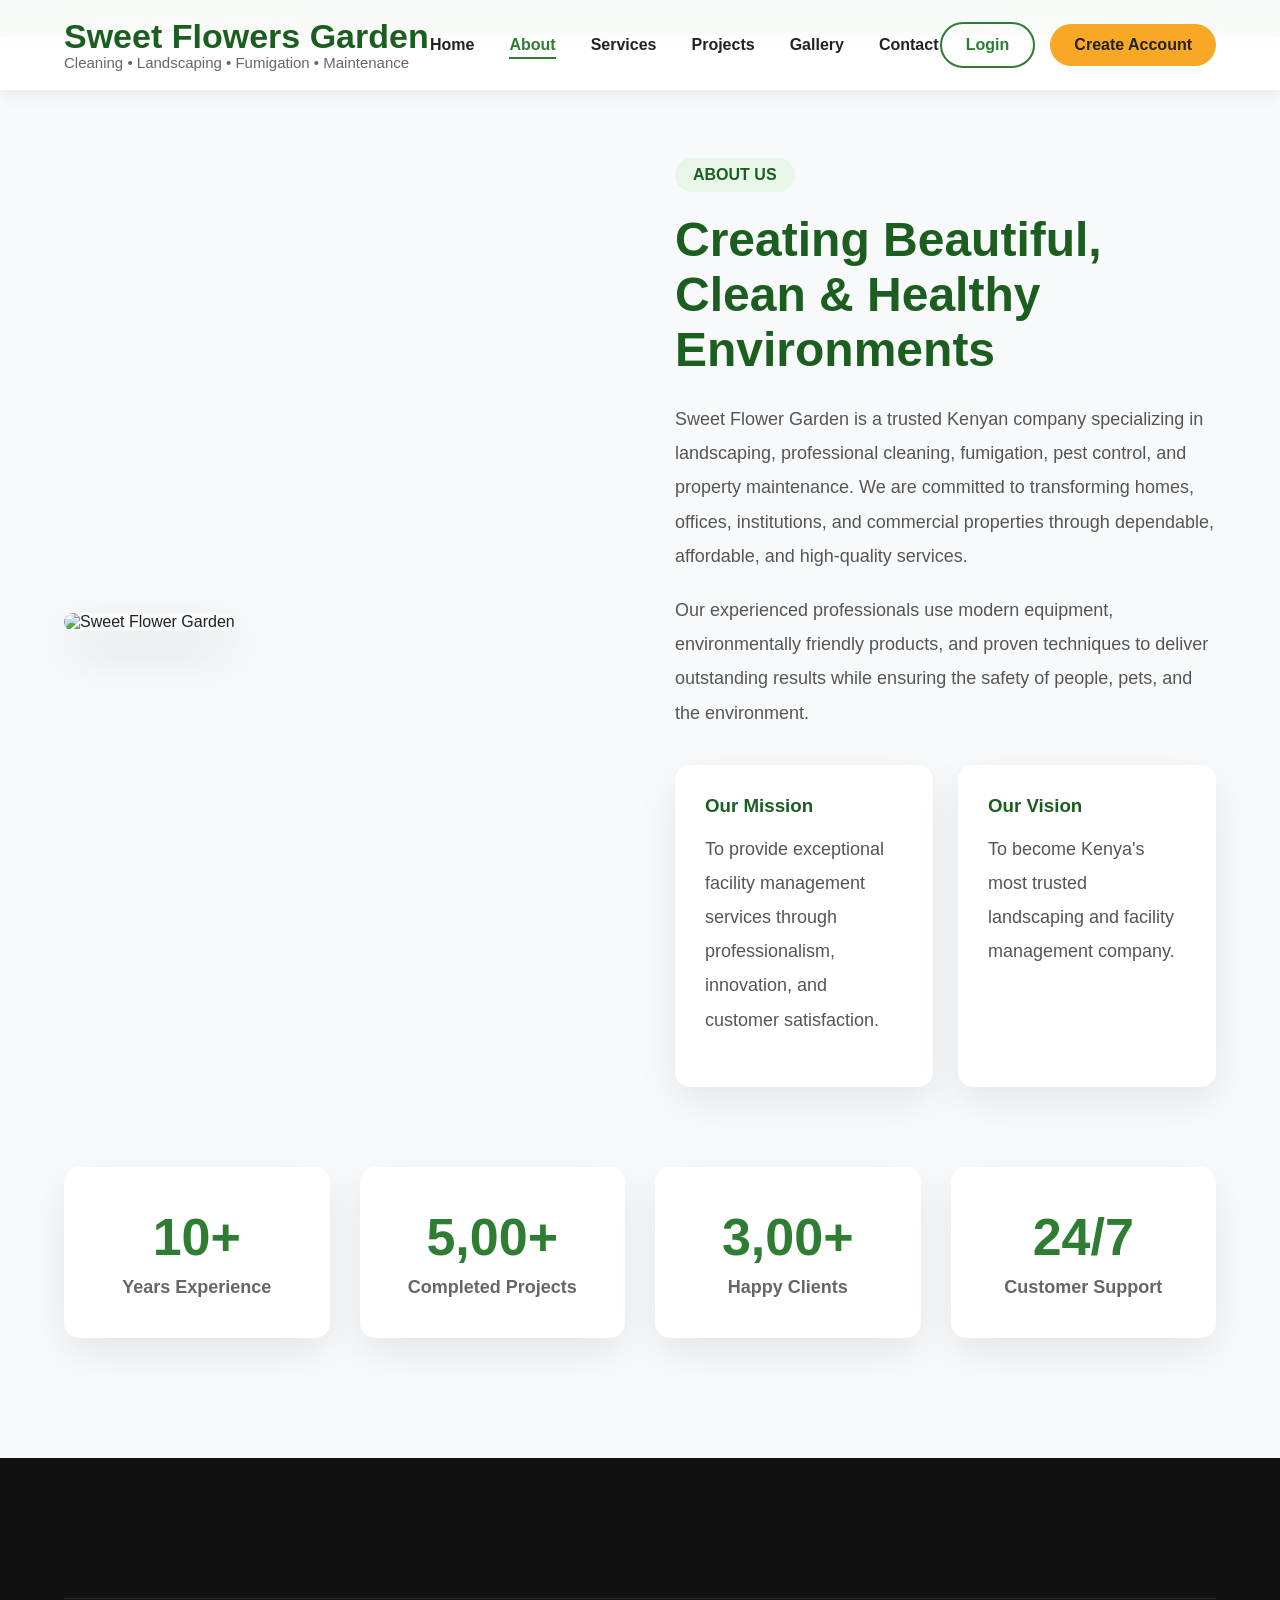
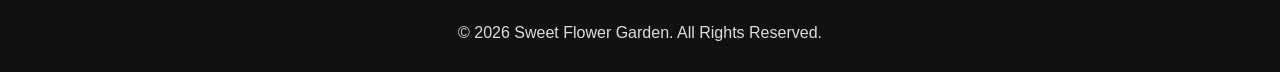
==== about.html @ e596f9c5 "Add files via upload" ====
<!DOCTYPE html>
<html lang="en">
<head>
<meta charset="UTF-8">
<meta name="viewport" content="width=device-width, initial-scale=1.0">
<title>About Us | Sweet Flower Garden</title>

<link rel="preconnect" href="https://fonts.googleapis.com">
<link rel="preconnect" href="https://fonts.gstatic.com" crossorigin>
<link href="https://fonts.googleapis.com/css2?family=Poppins:wght@300;400;500;600;700;800&display=swap" rel="stylesheet">
<link rel="stylesheet" href="style.css">
</head>
<body data-page="about">

<div class="top-bar">
    <div class="container top-content">
        <div>📞 Erickson Mayetti : 0705 391 000</div>
        <div>📞 Joseph Kimani : 0717 346 231</div>
    </div>
</div>

<header>
    <div class="container">
        <nav>
            <div class="logo">
                Sweet Flowers Garden
                <span>Cleaning • Landscaping • Fumigation • Maintenance</span>
            </div>
            <ul>
                <li><a href="index.html" class="main-nav-link" data-target="home">Home</a></li>
                <li><a href="about.html" class="main-nav-link" data-target="about">About</a></li>
                <li><a href="services.html" class="main-nav-link" data-target="services">Services</a></li>
                <li><a href="projects.html" class="main-nav-link" data-target="projects">Projects</a></li>
                <li><a href="gallery.html" class="main-nav-link" data-target="gallery">Gallery</a></li>
                <li><a href="contact.html" class="main-nav-link" data-target="contact">Contact</a></li>
            </ul>
            <div class="nav-right">
                <a href="#" class="login-btn" onclick="openLogin();return false;">Login</a>
                <a href="#" class="register-btn" onclick="openRegister();return false;">Create Account</a>
            </div>
        </nav>
    </div>
</header>

    <section id="about" class="about">
        <div class="container">
            <div class="about-grid">
                <div class="about-image">
                    <img src="https://images.unsplash.com/photo-1520607162513-77705c0f0d4a?auto=format&fit=crop&w=900&q=80" alt="Sweet Flower Garden">
                </div>
                <div class="about-content">
                    <span class="section-tag">ABOUT US</span>
                    <h2>Creating Beautiful, Clean & Healthy Environments</h2>
                    <p>Sweet Flower Garden is a trusted Kenyan company specializing in landscaping, professional cleaning, fumigation, pest control, and property maintenance. We are committed to transforming homes, offices, institutions, and commercial properties through dependable, affordable, and high-quality services.</p>
                    <p>Our experienced professionals use modern equipment, environmentally friendly products, and proven techniques to deliver outstanding results while ensuring the safety of people, pets, and the environment.</p>
                    <div class="mission-grid">
                        <div class="mission-box">
                            <h3>Our Mission</h3>
                            <p>To provide exceptional facility management services through professionalism, innovation, and customer satisfaction.</p>
                        </div>
                        <div class="mission-box">
                            <h3>Our Vision</h3>
                            <p>To become Kenya's most trusted landscaping and facility management company.</p>
                        </div>
                    </div>
                </div>
            </div>
            <div class="statistics">
                <div class="stat"><h2>10+</h2><p>Years Experience</p></div>
                <div class="stat"><h2>5,00+</h2><p>Completed Projects</p></div>
                <div class="stat"><h2>3,00+</h2><p>Happy Clients</p></div>
                <div class="stat"><h2>24/7</h2><p>Customer Support</p></div>
            </div>
        </div>
    </section>

<footer>
    <div class="container">
        <div class="footer-bottom">© 2026 Sweet Flower Garden. All Rights Reserved.</div>
    </div>
</footer>

<div id="loginModal" class="modal">
    <div class="modal-box">
        <span class="close-modal" onclick="closeLogin()">&times;</span>
        <h2>Welcome Back</h2>
        <form id="loginForm">
            <div class="input-group"><label>Email Address</label><input type="email" id="loginEmail" required></div>
            <div class="input-group"><label>Password</label><input type="password" id="loginPassword" required></div>
            <button type="submit" class="login-button">Login</button>
        </form>
    </div>
</div>

<div id="registerModal" class="modal">
    <div class="modal-box">
        <span class="close-modal" onclick="closeRegister()">&times;</span>
        <h2>Create Account</h2>
        <form id="registerForm">
            <div class="input-group"><label>Full Name</label><input type="text" id="regName" required></div>
            <div class="input-group"><label>Email Address</label><input type="email" id="regEmail" required></div>
            <div class="input-group"><label>Phone Number</label><input type="tel" id="regPhone" required></div>
            <div class="input-group"><label>Password</label><input type="password" id="regPassword" required></div>
            <div class="input-group"><label>Confirm Password</label><input type="password" id="regConfirm" required></div>
            <button type="submit" class="login-button">Create Account</button>
        </form>
    </div>
</div>

<script src="script.js"></script>
</body>
</html>
---- style.css ----
*{
margin:0;
padding:0;
box-sizing:border-box;
font-family: 'Cambria', sans-serif;
}

html{
scroll-behavior:smooth;
}

body{
background:#ffffff;
color:#222;
overflow-x:hidden;
}

a{
text-decoration:none;
color:inherit;
}

.container{
width:90%;
max-width:1350px;
margin:auto;
}

header{
position:fixed;
top:0;
left:0;
width:100%;
background:rgba(255,255,255,.97);
backdrop-filter:blur(10px);
box-shadow:0 3px 20px rgba(0,0,0,.08);
z-index:999;
}

nav{
height:90px;
display:flex;
justify-content:space-between;
align-items:center;
}

.logo{
font-size:34px;
font-weight:800;
color:#1B5E20;
line-height:1.1;
}

.logo span{
display:block;
font-size:15px;
font-weight:500;
color:#666;
}

nav ul{
display:flex;
list-style:none;
gap:35px;
}

nav ul li a{
font-size:16px;
font-weight:600;
transition:.3s;
}

nav ul li a:hover{
color:#2E7D32;
}

nav ul li a.active{
color:#2E7D32;
border-bottom:2px solid #2E7D32;
padding-bottom:4px;
}

.nav-right{
display:flex;
align-items:center;
gap:15px;
}

.login-btn{
padding:12px 24px;
border:2px solid #2E7D32;
border-radius:40px;
font-weight:600;
color:#2E7D32;
transition:.3s;
}

.login-btn:hover{
background:#2E7D32;
color:white;
}

.register-btn{
padding:12px 24px;
background:#F9A825;
border-radius:40px;
font-weight:700;
color:#222;
transition:.3s;
}

.register-btn:hover{
transform:translateY(-2px);
}

.hero{
height:100vh;
display:flex;
align-items:center;
background:
linear-gradient(rgba(0,0,0,.55),rgba(0,0,0,.55)),
url("https://images.unsplash.com/photo-1501004318641-b39e6451bec6?auto=format&fit=crop&w=1800&q=80");
background-size:cover;
background-position:center;
color:white;
}

.hero-content{
max-width:760px;
}

.hero h4{
font-size:20px;
letter-spacing:2px;
color:#FFD54F;
margin-bottom:20px;
}

.hero h1{
font-size:68px;
line-height:1.15;
margin-bottom:25px;
font-weight:800;
}

.hero p{
font-size:22px;
line-height:1.8;
margin-bottom:40px;
}

.hero-buttons{
display:flex;
gap:20px;
margin-bottom:50px;
flex-wrap:wrap;
}

.primary-btn{
padding:18px 38px;
background:#2E7D32;
border-radius:50px;
font-weight:700;
color:white;
transition:.3s;
}

.primary-btn:hover{
background:#43A047;
}

.secondary-btn{
padding:18px 38px;
background:white;
border-radius:50px;
font-weight:700;
color:#1B5E20;
transition:.3s;
}

.secondary-btn:hover{
background:#f4f4f4;
}

.hero-features{
display:grid;
grid-template-columns:repeat(2,1fr);
gap:18px;
max-width:650px;
}

.hero-feature{
background:rgba(255,255,255,.12);
backdrop-filter:blur(8px);
padding:18px 22px;
border-radius:10px;
font-weight:500;
}

.top-bar{
background:#1B5E20;
color:white;
padding:10px 0;
font-size:15px;
}

.top-content{
display:flex;
justify-content:space-between;
align-items:center;
}

@media(max-width:1000px){
nav ul{ display:none; }
.hero h1{ font-size:48px; }
.hero-features{ grid-template-columns:1fr; }
}

@media(max-width:700px){
.hero{ text-align:center; }
.hero-buttons{ justify-content:center; }
.hero-content{ max-width:100%; }
.top-content{ flex-direction:column; gap:8px; }
.logo{ font-size:28px; }
.hero h1{ font-size:38px; }
.hero p{ font-size:18px; }
}

.about{
padding:120px 0;
background:#f8f9fa;
}

.about-grid{
display:grid;
grid-template-columns:1fr 1fr;
gap:70px;
align-items:center;
}

.about-image img{
width:100%;
border-radius:20px;
box-shadow:0 20px 50px rgba(0,0,0,.15);
}

.section-tag{
display:inline-block;
padding:8px 18px;
background:#E8F5E9;
color:#1B5E20;
border-radius:30px;
font-weight:700;
margin-bottom:20px;
}

.about-content h2{
font-size:48px;
margin-bottom:25px;
color:#1B5E20;
}

.about-content p{
font-size:18px;
line-height:1.9;
color:#555;
margin-bottom:20px;
}

.mission-grid{
display:grid;
grid-template-columns:repeat(2,1fr);
gap:25px;
margin-top:35px;
}

.mission-box{
background:#fff;
padding:30px;
border-radius:15px;
box-shadow:0 15px 40px rgba(0,0,0,.08);
}

.mission-box h3{
color:#1B5E20;
margin-bottom:15px;
}

.statistics{
margin-top:80px;
display:grid;
grid-template-columns:repeat(4,1fr);
gap:30px;
}

.stat{
background:#fff;
padding:40px;
text-align:center;
border-radius:15px;
box-shadow:0 15px 40px rgba(0,0,0,.08);
}

.stat h2{
font-size:52px;
color:#2E7D32;
margin-bottom:10px;
}

.stat p{
font-size:18px;
font-weight:600;
color:#666;
}

@media(max-width:900px){
.about-grid{ grid-template-columns:1fr; }
.mission-grid{ grid-template-columns:1fr; }
.statistics{ grid-template-columns:repeat(2,1fr); }
}

@media(max-width:600px){
.statistics{ grid-template-columns:1fr; }
.about-content h2{ font-size:36px; }
}

.services{
padding:120px 0;
background:white;
}

.section-header{
text-align:center;
max-width:850px;
margin:auto;
margin-bottom:70px;
}

.section-header span{
display:inline-block;
padding:8px 20px;
background:#E8F5E9;
color:#1B5E20;
font-weight:700;
border-radius:30px;
margin-bottom:20px;
}

.section-header h2{
font-size:48px;
color:#1B5E20;
margin-bottom:20px;
}

.section-header p{
font-size:19px;
color:#666;
line-height:1.8;
}

.services-grid{
display:grid;
grid-template-columns:repeat(auto-fit,minmax(340px,1fr));
gap:35px;
}

.service-card{
background:white;
padding:40px;
border-radius:20px;
box-shadow:0 15px 45px rgba(0,0,0,.08);
transition:.35s;
border-top:5px solid #2E7D32;
}

.service-card:hover{
transform:translateY(-12px);
box-shadow:0 25px 60px rgba(0,0,0,.12);
}

.service-icon{
width:80px;
height:80px;
background:#E8F5E9;
display:flex;
justify-content:center;
align-items:center;
font-size:38px;
border-radius:50%;
margin-bottom:25px;
}

.service-card h3{
font-size:28px;
color:#1B5E20;
margin-bottom:18px;
}

.service-card p{
font-size:17px;
color:#666;
line-height:1.8;
margin-bottom:25px;
}

.service-card a{
display:inline-block;
padding:14px 30px;
background:#2E7D32;
color:white;
font-weight:600;
border-radius:40px;
transition:.3s;
}

.service-card a:hover{
background:#1B5E20;
}

@media(max-width:768px){
.section-header h2{ font-size:36px; }
}

.why-us{
padding:120px 0;
background:#f8f9fa;
}

.why-grid{
display:grid;
grid-template-columns:repeat(auto-fit,minmax(320px,1fr));
gap:35px;
margin-top:70px;
}

.why-card{
background:white;
padding:40px;
border-radius:20px;
box-shadow:0 15px 40px rgba(0,0,0,.08);
transition:.35s;
text-align:center;
}

.why-card:hover{
transform:translateY(-12px);
}

.why-icon{
width:90px;
height:90px;
margin:auto;
margin-bottom:25px;
border-radius:50%;
display:flex;
align-items:center;
justify-content:center;
font-size:42px;
background:#E8F5E9;
}

.why-card h3{
font-size:28px;
margin-bottom:15px;
color:#1B5E20;
}

.why-card p{
color:#666;
line-height:1.8;
font-size:17px;
}

.cta-banner{
margin-top:90px;
background:linear-gradient(135deg,#1B5E20,#43A047);
padding:60px;
border-radius:25px;
display:flex;
justify-content:space-between;
align-items:center;
gap:40px;
color:white;
flex-wrap:wrap;
}

.cta-banner h2{
font-size:42px;
margin-bottom:15px;
}

.cta-banner p{
font-size:18px;
max-width:650px;
line-height:1.8;
}

.cta-btn{
display:inline-block;
padding:18px 40px;
background:#F9A825;
color:#222;
font-weight:700;
border-radius:50px;
transition:.3s;
}

.cta-btn:hover{
background:white;
}

@media(max-width:900px){
.cta-banner{ text-align:center; justify-content:center; }
.cta-banner h2{ font-size:34px; }
}

.projects{
padding:120px 0;
background:white;
}

.projects-grid{
display:grid;
grid-template-columns:repeat(auto-fit,minmax(350px,1fr));
gap:35px;
margin-top:60px;
}

.project-card{
background:white;
border-radius:20px;
overflow:hidden;
box-shadow:0 15px 40px rgba(0,0,0,.08);
transition:.35s;
}

.project-card:hover{
transform:translateY(-10px);
}

.project-card img{
width:100%;
height:260px;
object-fit:cover;
}

.project-info{
padding:30px;
}

.project-info h3{
font-size:28px;
color:#1B5E20;
margin-bottom:15px;
}

.project-info p{
color:#666;
line-height:1.8;
}

.gallery{
padding:120px 0;
background:#f8f9fa;
}

.gallery-grid{
display:grid;
grid-template-columns:repeat(auto-fit,minmax(250px,1fr));
gap:20px;
margin-top:60px;
}

.gallery-grid img{
width:100%;
height:260px;
object-fit:cover;
border-radius:15px;
transition:.35s;
cursor:pointer;
}

.gallery-grid img:hover{
transform:scale(1.05);
}

.testimonials{
padding:120px 0;
background:#f8f9fa;
}

.testimonial-grid{
display:grid;
grid-template-columns:repeat(auto-fit,minmax(320px,1fr));
gap:30px;
margin-top:60px;
}

.testimonial-card{
background:white;
padding:40px;
border-radius:20px;
box-shadow:0 15px 40px rgba(0,0,0,.08);
transition:.35s;
}

.testimonial-card:hover{
transform:translateY(-10px);
}

.stars{
font-size:24px;
color:#F9A825;
margin-bottom:20px;
}

.testimonial-card p{
line-height:1.8;
margin-bottom:20px;
color:#666;
}

.testimonial-card h3{
color:#1B5E20;
margin-bottom:5px;
}

.contact{
padding:120px 0;
background:white;
}

.contact-grid{
display:grid;
grid-template-columns:1fr 1fr;
gap:50px;
margin-top:60px;
}

.contact-info{
background:#1B5E20;
padding:50px;
border-radius:20px;
color:white;
}

.contact-info h3{
font-size:34px;
margin-bottom:30px;
}

.contact-item{
margin-bottom:30px;
}

.contact-form{
background:#f8f9fa;
padding:40px;
border-radius:20px;
}

.contact-form input,
.contact-form select,
.contact-form textarea{
width:100%;
padding:16px;
margin-bottom:20px;
border:1px solid #ddd;
border-radius:10px;
font-size:16px;
}

.contact-form button{
width:100%;
padding:18px;
background:#2E7D32;
color:white;
border:none;
border-radius:10px;
font-size:18px;
font-weight:700;
cursor:pointer;
transition:.3s;
}

.contact-form button:hover{
background:#1B5E20;
}

footer{
background:#111;
color:#ddd;
padding:80px 0 30px;
}

.footer-grid{
display:grid;
grid-template-columns:repeat(auto-fit,minmax(220px,1fr));
gap:40px;
}

.footer-grid h3{
color:white;
margin-bottom:20px;
}

.footer-grid ul{
list-style:none;
}

.footer-grid li{
margin-bottom:12px;
}

.footer-grid a{
color:#ddd;
}

.footer-grid a:hover{
color:#F9A825;
}

.footer-bottom{
text-align:center;
margin-top:60px;
padding-top:25px;
border-top:1px solid rgba(255,255,255,.1);
}

@media(max-width:900px){
.contact-grid{ grid-template-columns:1fr; }
}

.modal{
position:fixed;
top:0;
left:0;
width:100%;
height:100%;
background:rgba(0,0,0,.65);
display:none;
justify-content:center;
align-items:center;
z-index:9999;
padding:20px;
backdrop-filter:blur(5px);
}

.modal-box{
width:100%;
max-width:470px;
background:white;
border-radius:20px;
padding:45px;
position:relative;
animation:popup .35s ease;
box-shadow:0 25px 60px rgba(0,0,0,.25);
}

@keyframes popup{
from{ transform:translateY(40px); opacity:0; }
to{ transform:translateY(0); opacity:1; }
}

.close-modal{
position:absolute;
right:25px;
top:20px;
font-size:34px;
cursor:pointer;
color:#777;
transition:.3s;
}

.close-modal:hover{
color:#1B5E20;
}

.modal-box h2{
font-size:36px;
color:#1B5E20;
margin-bottom:10px;
}

.modal-box p{
color:#666;
margin-bottom:30px;
}

.input-group{
margin-bottom:22px;
}

.input-group label{
display:block;
font-weight:600;
margin-bottom:10px;
color:#333;
}

.input-group input{
width:100%;
padding:16px;
border:1px solid #dcdcdc;
border-radius:10px;
font-size:16px;
outline:none;
transition:.3s;
}

.input-group input:focus{
border-color:#2E7D32;
box-shadow:0 0 0 3px rgba(46,125,50,.15);
}

.password-box{
position:relative;
}

.password-box input{
padding-right:60px;
}

.toggle-password{
position:absolute;
right:10px;
top:50%;
transform:translateY(-50%);
border:none;
background:none;
font-size:22px;
cursor:pointer;
}

.remember{
display:flex;
justify-content:space-between;
align-items:center;
margin-bottom:25px;
font-size:15px;
}

.remember a{
color:#2E7D32;
font-weight:600;
}

.login-button{
width:100%;
padding:17px;
border:none;
border-radius:12px;
background:#2E7D32;
color:white;
font-size:18px;
font-weight:700;
cursor:pointer;
transition:.3s;
}

.login-button:hover{
background:#1B5E20;
}

.register-link{
text-align:center;
margin-top:25px;
font-size:16px;
}

.register-link a{
color:#2E7D32;
font-weight:700;
text-decoration:none;
}

.register-link a:hover{
text-decoration:underline;
}

@media(max-width:600px){
.modal-box{ padding:30px 25px; }
.modal-box h2{ font-size:30px; }
}

.booking{
padding:120px 0;
background:#f8f9fa;
}

.booking-form{
background:white;
padding:50px;
border-radius:20px;
box-shadow:0 20px 50px rgba(0,0,0,.08);
margin-top:60px;
}

.form-grid{
display:grid;
grid-template-columns:repeat(auto-fit,minmax(280px,1fr));
gap:25px;
margin-bottom:25px;
}

.booking-form label{
display:block;
margin-bottom:8px;
font-weight:600;
color:#333;
}

.booking-form input,
.booking-form select,
.booking-form textarea{
width:100%;
padding:16px;
border:1px solid #ddd;
border-radius:10px;
font-size:16px;
margin-bottom:20px;
outline:none;
transition:.3s;
}

.booking-form input:focus,
.booking-form select:focus,
.booking-form textarea:focus{
border-color:#2E7D32;
box-shadow:0 0 0 3px rgba(46,125,50,.15);
}

.booking-btn{
width:100%;
padding:18px;
background:#2E7D32;
color:white;
font-size:18px;
font-weight:700;
border:none;
border-radius:10px;
cursor:pointer;
transition:.3s;
}

.booking-btn:hover{
background:#1B5E20;
}

.admin-wrapper{
display:flex;
height:100vh;
background:#f4f6f9;
}

.admin-sidebar{
width:260px;
background:#1B5E20;
color:white;
padding:30px 20px;
overflow-y:auto;
}

.admin-sidebar h2{
margin-bottom:30px;
font-size:24px;
}

.admin-sidebar ul{
list-style:none;
padding:0;
}

.admin-sidebar li{
padding:15px;
cursor:pointer;
border-radius:8px;
margin-bottom:10px;
transition:.3s;
}

.admin-sidebar li:hover{
background:#2E7D32;
}

.admin-main{
flex:1;
padding:40px;
overflow:auto;
}

.cards{
display:grid;
grid-template-columns:repeat(auto-fit,minmax(220px,1fr));
gap:20px;
margin:30px 0;
}

.card{
background:white;
padding:25px;
border-radius:15px;
box-shadow:0 8px 20px rgba(0,0,0,.08);
}

.card h3{
margin-bottom:10px;
color:#666;
}

.card h2{
color:#1B5E20;
font-size:32px;
}

table{
width:100%;
border-collapse:collapse;
background:white;
}

table th,
table td{
padding:15px;
border-bottom:1px solid #eee;
text-align:left;
}

.admin-page{
display:block;
}

.toolbar {
display: flex;
justify-content: space-between;
margin-bottom: 20px;
gap: 15px;
}

.toolbar input {
padding: 10px;
border-radius: 8px;
border: 1px solid #ddd;
width: 300px;
}

.toolbar button {
padding: 10px 20px;
background: #2E7D32;
color: white;
border: none;
border-radius: 8px;
cursor: pointer;
font-weight: 600;
}

.admin-form{
background:white;
padding:30px;
border-radius:15px;
box-shadow:0 8px 20px rgba(0,0,0,.08);
max-width:520px;
margin-bottom:35px;
}

.admin-form label{
display:block;
font-weight:600;
margin-bottom:8px;
color:#333;
}

.admin-form input{
width:100%;
padding:14px;
border:1px solid #ddd;
border-radius:8px;
font-size:15px;
margin-bottom:18px;
outline:none;
}

.admin-form input:focus{
border-color:#2E7D32;
}

.admin-form button{
padding:14px 30px;
background:#2E7D32;
color:white;
border:none;
border-radius:8px;
font-weight:700;
cursor:pointer;
}

.admin-form button:hover{
background:#1B5E20;
}

.toolbar-delete-btn{
padding:8px 16px;
background:#C62828;
color:white;
border:none;
border-radius:6px;
font-weight:600;
cursor:pointer;
font-size:13px;
}

.toolbar-delete-btn:hover{
background:#8E0000;
}

.gallery-manage-grid{
display:grid;
grid-template-columns:repeat(auto-fill,minmax(200px,1fr));
gap:20px;
}

.gallery-manage-item{
background:white;
padding:15px;
border-radius:12px;
box-shadow:0 8px 20px rgba(0,0,0,.08);
text-align:center;
}

.gallery-manage-item img{
width:100%;
height:140px;
object-fit:cover;
border-radius:8px;
margin-bottom:10px;
}

.gallery-manage-item p{
color:#666;
font-size:14px;
margin-bottom:10px;
min-height:18px;
}
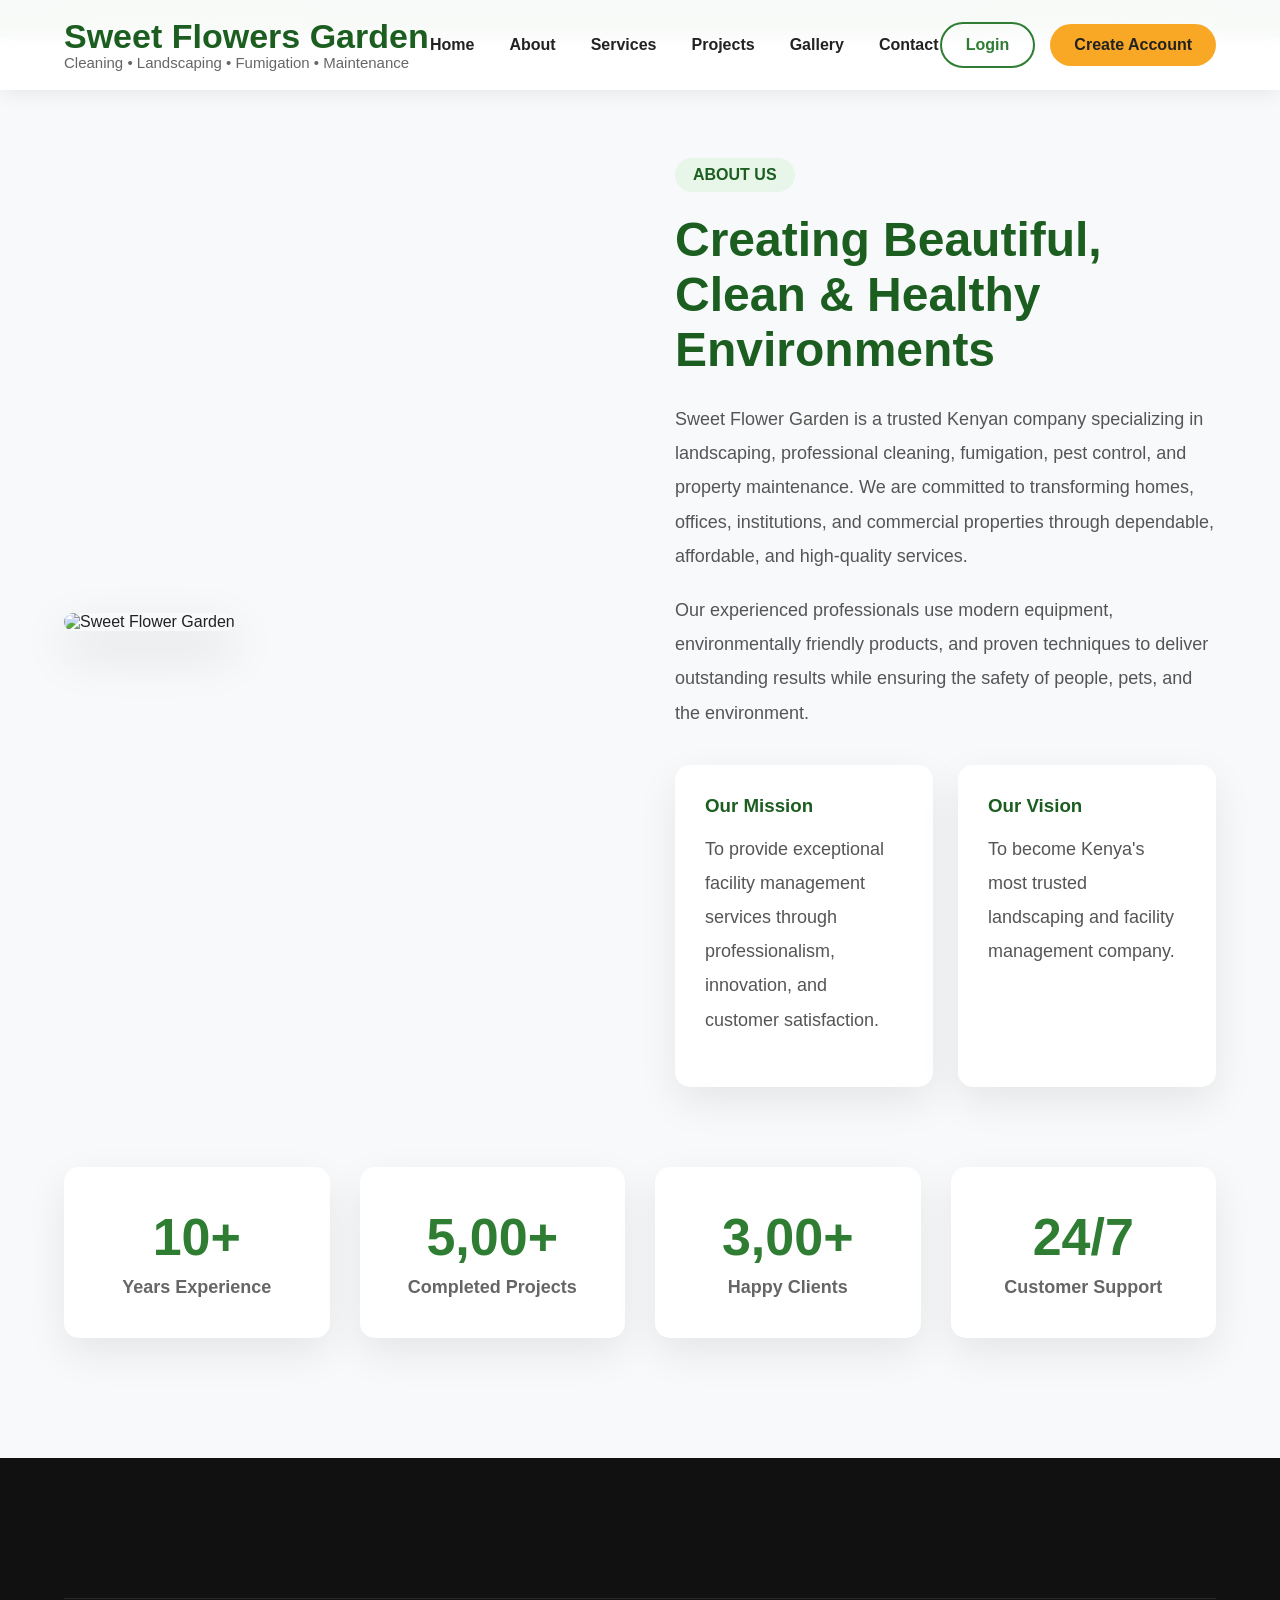
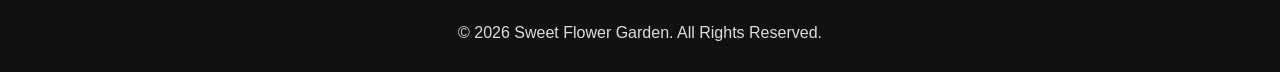
==== commit 017e6250: "Add files via upload" ====
--- a/about.html
+++ b/about.html
@@ -107,6 +107,6 @@
     </div>
 </div>
 
-<script src="script.js"></script>
+<script type="module" src="main.js"></script>
 </body>
 </html>
--- a/style.css
+++ b/style.css
@@ -1141,3 +1141,5 @@
 margin-bottom:10px;
 min-height:18px;
 }
+
+.status-select { padding: 6px 8px; border: 1px solid #ccc; border-radius: 6px; font-family: inherit; }
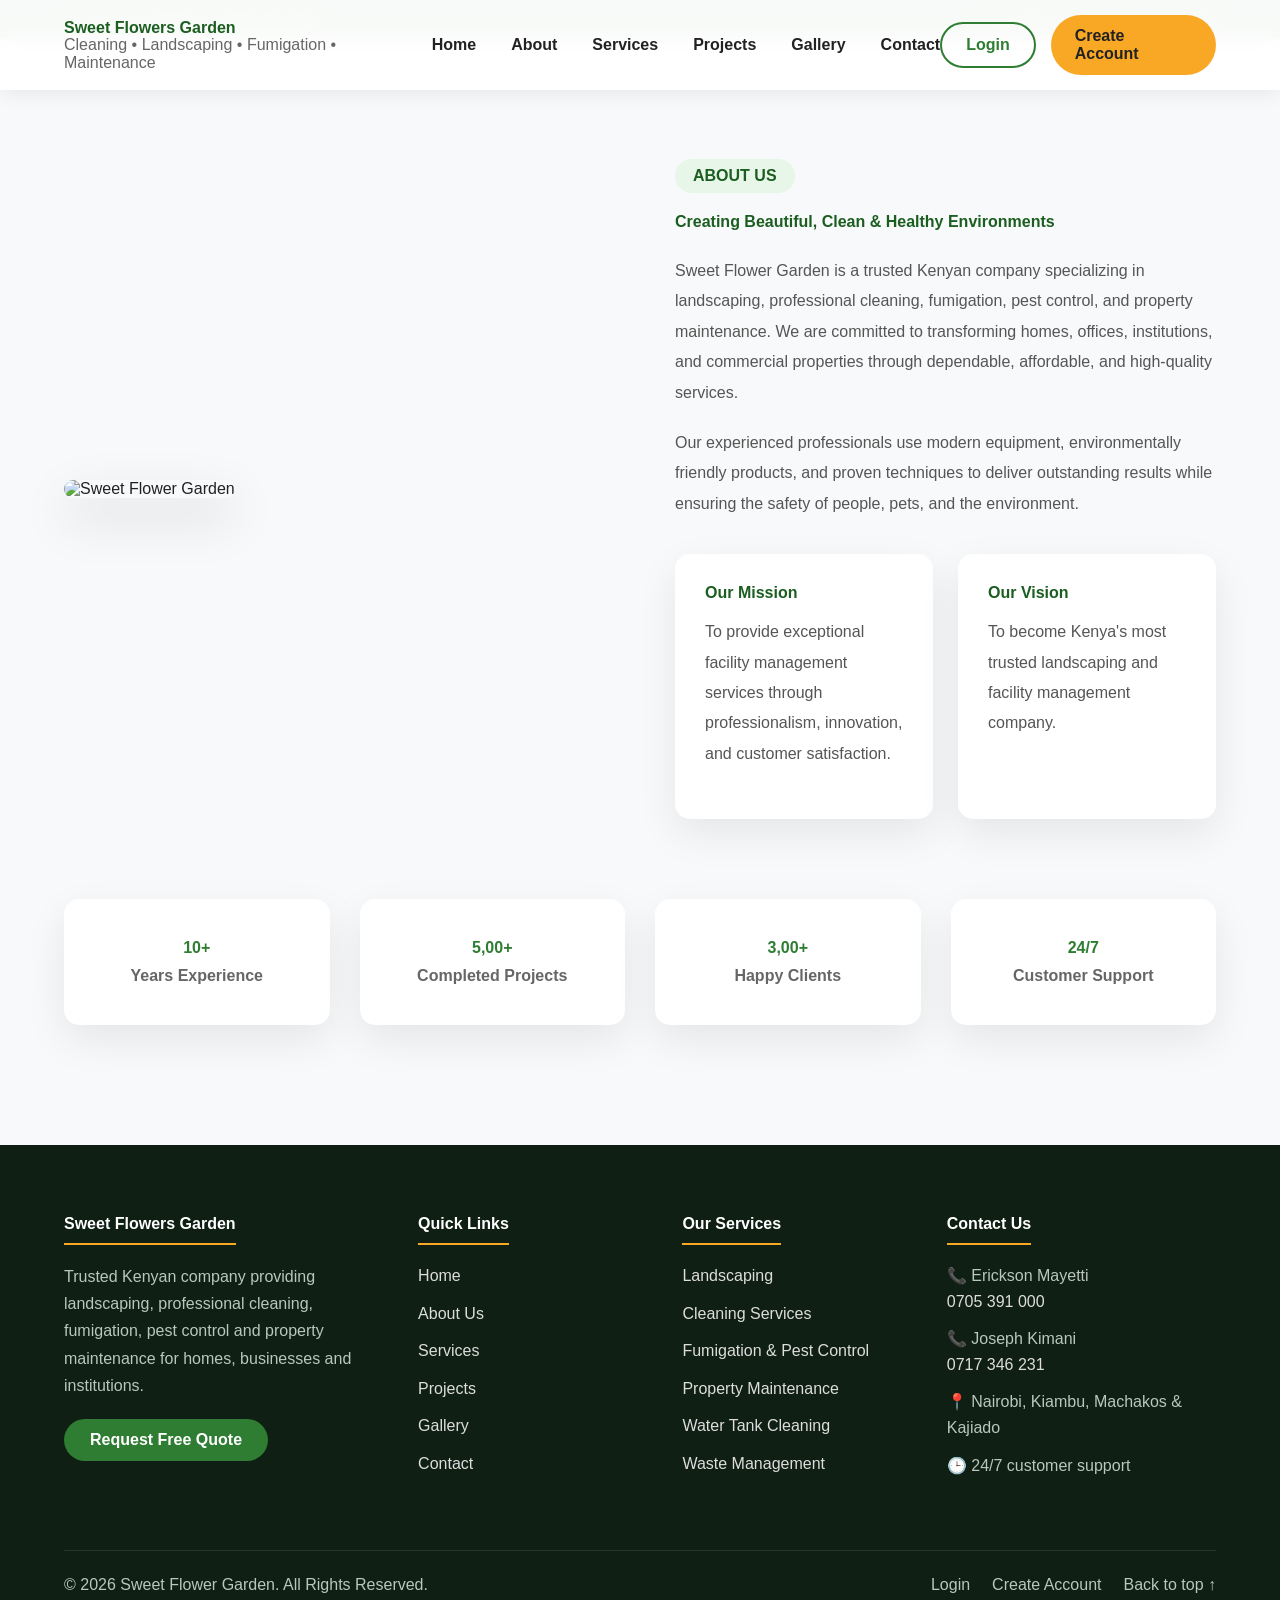
==== commit 344f9404: "Add files via upload" ====
--- a/about.html
+++ b/about.html
@@ -74,9 +74,54 @@
         </div>
     </section>
 
-<footer>
+<footer id="siteFooter">
     <div class="container">
-        <div class="footer-bottom">© 2026 Sweet Flower Garden. All Rights Reserved.</div>
+        <div class="footer-grid">
+            <div class="footer-about">
+                <h3>Sweet Flowers Garden</h3>
+                <p>Trusted Kenyan company providing landscaping, professional cleaning, fumigation, pest control and property maintenance for homes, businesses and institutions.</p>
+                <a href="contact.html" class="footer-cta">Request Free Quote</a>
+            </div>
+            <div>
+                <h3>Quick Links</h3>
+                <ul>
+                    <li><a href="index.html">Home</a></li>
+                    <li><a href="about.html">About Us</a></li>
+                    <li><a href="services.html">Services</a></li>
+                    <li><a href="projects.html">Projects</a></li>
+                    <li><a href="gallery.html">Gallery</a></li>
+                    <li><a href="contact.html">Contact</a></li>
+                </ul>
+            </div>
+            <div>
+                <h3>Our Services</h3>
+                <ul>
+                    <li><a href="services.html">Landscaping</a></li>
+                    <li><a href="services.html">Cleaning Services</a></li>
+                    <li><a href="services.html">Fumigation &amp; Pest Control</a></li>
+                    <li><a href="services.html">Property Maintenance</a></li>
+                    <li><a href="services.html">Water Tank Cleaning</a></li>
+                    <li><a href="services.html">Waste Management</a></li>
+                </ul>
+            </div>
+            <div>
+                <h3>Contact Us</h3>
+                <ul>
+                    <li>📞 Erickson Mayetti<br><a href="tel:+254705391000">0705 391 000</a></li>
+                    <li>📞 Joseph Kimani<br><a href="tel:+254717346231">0717 346 231</a></li>
+                    <li>📍 Nairobi, Kiambu, Machakos &amp; Kajiado</li>
+                    <li>🕒 24/7 customer support</li>
+                </ul>
+            </div>
+        </div>
+        <div class="footer-bottom">
+            <span>© 2026 Sweet Flower Garden. All Rights Reserved.</span>
+            <span class="footer-bottom-links">
+                <a href="#" onclick="openLogin();return false;">Login</a>
+                <a href="#" onclick="openRegister();return false;">Create Account</a>
+                <a href="#home-top" onclick="window.scrollTo({top:0,behavior:'smooth'});return false;">Back to top ↑</a>
+            </span>
+        </div>
     </div>
 </footer>
 
@@ -88,6 +133,7 @@
             <div class="input-group"><label>Email Address</label><input type="email" id="loginEmail" required></div>
             <div class="input-group"><label>Password</label><input type="password" id="loginPassword" required></div>
             <button type="submit" class="login-button">Login</button>
+            <p class="forgot-link"><a href="#" onclick="closeLogin();openForgot();return false;">Forgot password?</a></p>
         </form>
     </div>
 </div>
@@ -107,6 +153,29 @@
     </div>
 </div>
 
+<div id="forgotModal" class="modal">
+    <div class="modal-box">
+        <span class="close-modal" onclick="closeForgot()">&times;</span>
+        <h2>Reset Password</h2>
+        <p class="modal-note">Enter your account email and we will send you a link to choose a new password.</p>
+        <form id="forgotForm">
+            <div class="input-group"><label>Email Address</label><input type="email" id="forgotEmail" required></div>
+            <button type="submit" class="login-button">Send Reset Link</button>
+        </form>
+    </div>
+</div>
+
+<div id="resetModal" class="modal">
+    <div class="modal-box">
+        <h2>Choose a New Password</h2>
+        <form id="resetForm">
+            <div class="input-group"><label>New Password</label><input type="password" id="newPassword" minlength="6" required></div>
+            <div class="input-group"><label>Confirm New Password</label><input type="password" id="newPasswordConfirm" minlength="6" required></div>
+            <button type="submit" class="login-button">Save New Password</button>
+        </form>
+    </div>
+</div>
+
 <script type="module" src="main.js"></script>
 </body>
 </html>
--- a/style.css
+++ b/style.css
@@ -1143,3 +1143,35 @@
 }
 
 .status-select { padding: 6px 8px; border: 1px solid #ccc; border-radius: 6px; font-family: inherit; }
+
+.forgot-link { text-align: center; margin-top: 14px; font-size: 14px; }
+.forgot-link a { color: #1B5E20; text-decoration: none; font-weight: 500; }
+.forgot-link a:hover { text-decoration: underline; }
+.modal-note { font-size: 14px; color: #555; margin-bottom: 15px; }
+
+/* ===== One text size for the whole app =====
+   Change this single number to resize all text on every page. */
+:root { --app-font-size: 16px; }
+html, body, *, *::before, *::after { font-size: var(--app-font-size) !important; }
+h1, h2, h3, h4, h5, h6, .logo, th { font-weight: 700; }
+/* Emoji icons are pictures, not text, so they keep their size */
+.service-icon, .why-icon { font-size: 38px !important; }
+
+.admin-form select { width: 100%; padding: 14px; border: 1px solid #ddd; border-radius: 8px; margin-bottom: 18px; background: #fff; font-family: inherit; }
+
+/* ===== Advanced footer ===== */
+#siteFooter { background: #0f1f13; padding: 70px 0 25px; }
+#siteFooter .footer-grid { grid-template-columns: 1.4fr 1fr 1fr 1.2fr; gap: 40px; }
+#siteFooter .footer-about p { color: #b9c7bc; line-height: 1.7; margin-bottom: 20px; }
+#siteFooter h3 { color: #fff; margin-bottom: 18px; padding-bottom: 10px; border-bottom: 2px solid #F9A825; display: inline-block; }
+#siteFooter li { color: #b9c7bc; line-height: 1.6; }
+#siteFooter a { transition: color .2s; }
+.footer-cta { display: inline-block; padding: 12px 26px; background: #2E7D32; color: #fff !important; border-radius: 50px; font-weight: 700; }
+.footer-cta:hover { background: #43A047; }
+#siteFooter .footer-bottom { display: flex; justify-content: space-between; align-items: center; flex-wrap: wrap; gap: 12px; text-align: left; color: #b9c7bc; }
+.footer-bottom-links { display: flex; gap: 22px; flex-wrap: wrap; }
+@media (max-width: 900px) { #siteFooter .footer-grid { grid-template-columns: 1fr 1fr; } }
+@media (max-width: 600px) {
+  #siteFooter .footer-grid { grid-template-columns: 1fr; }
+  #siteFooter .footer-bottom { flex-direction: column; text-align: center; }
+}
